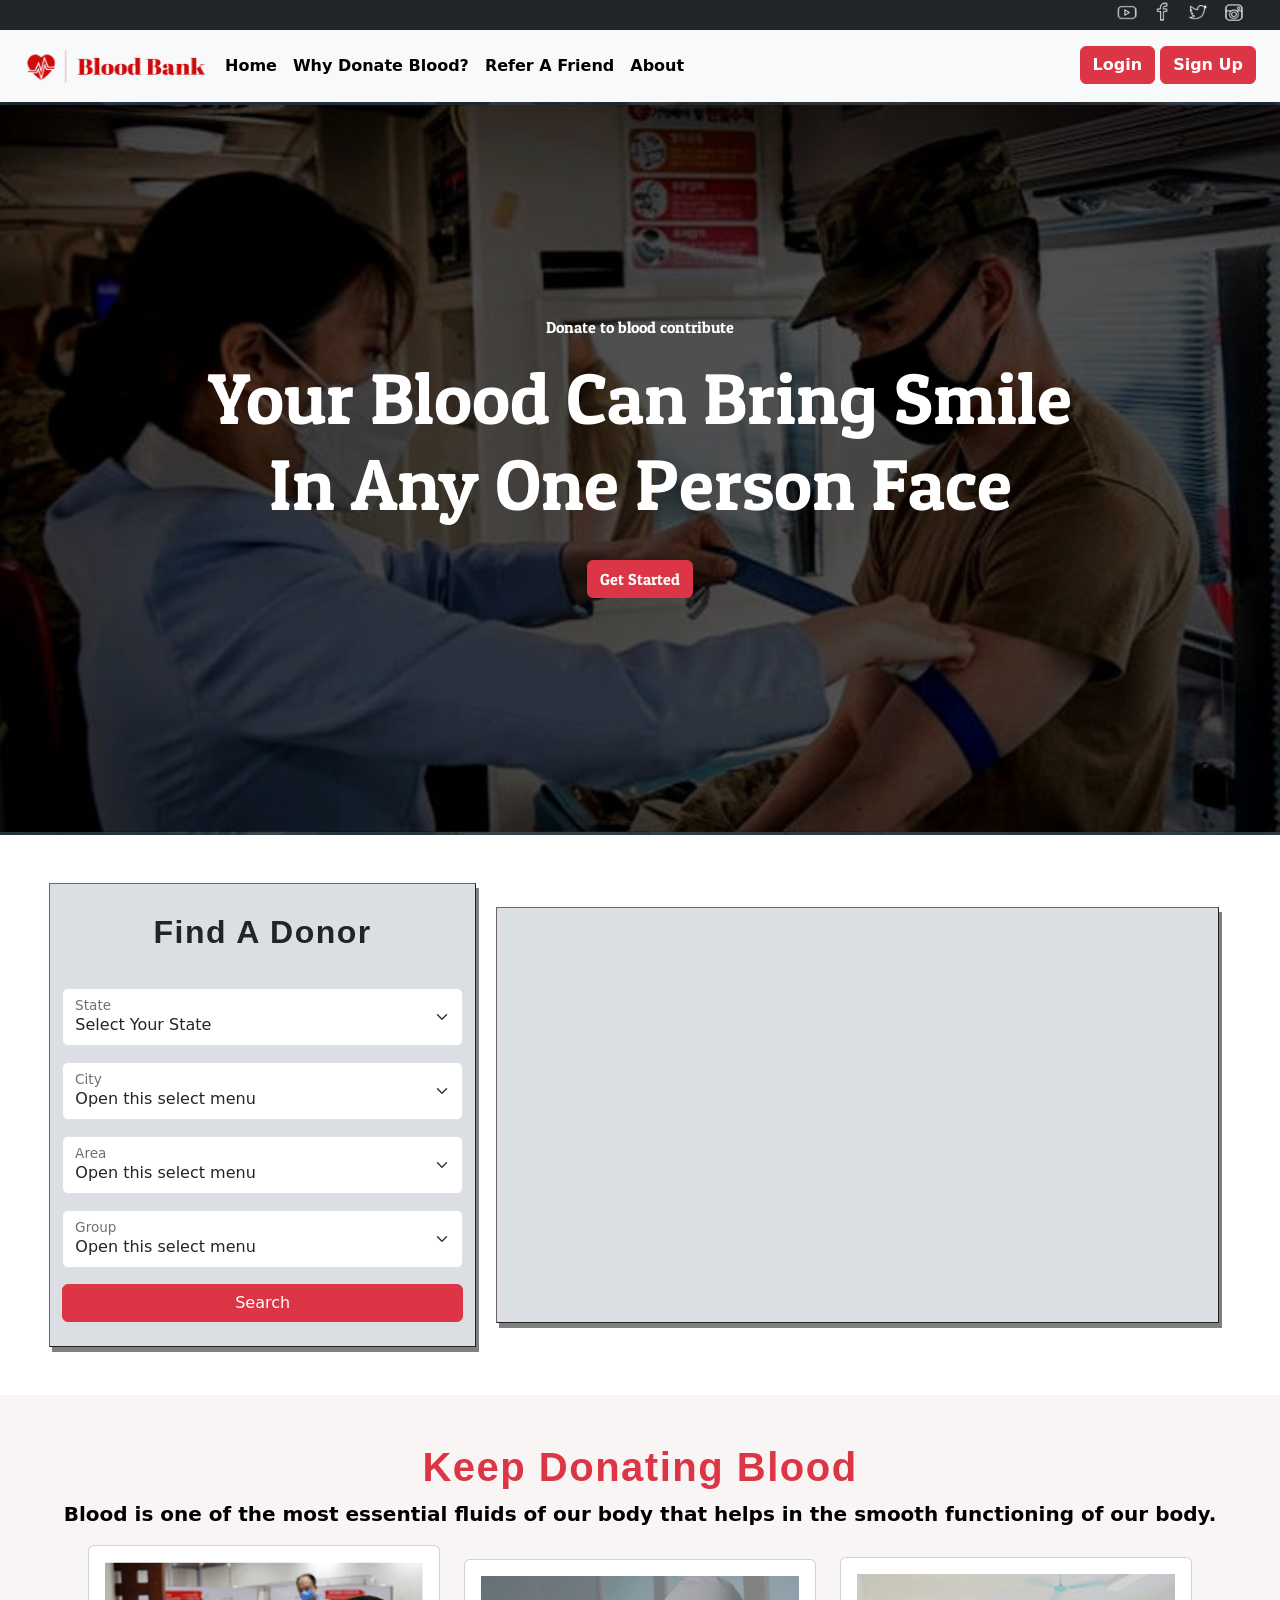
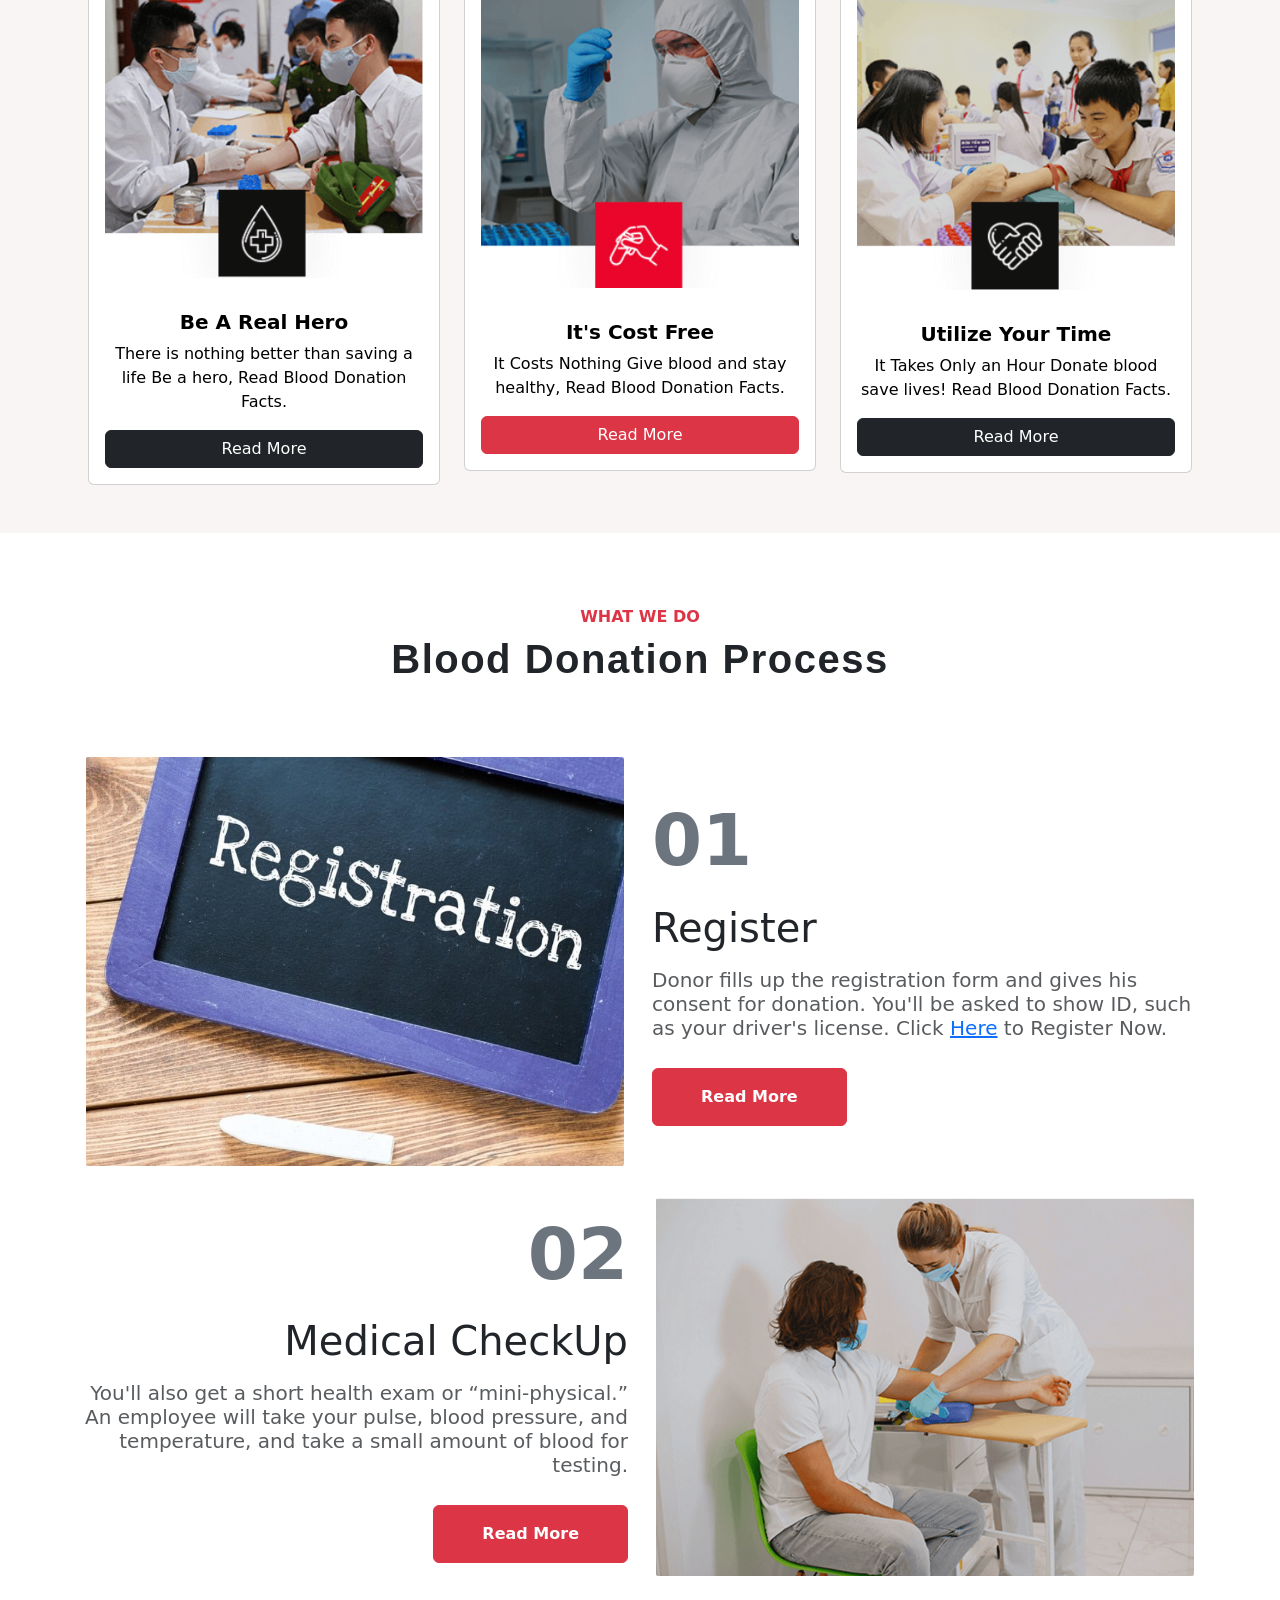
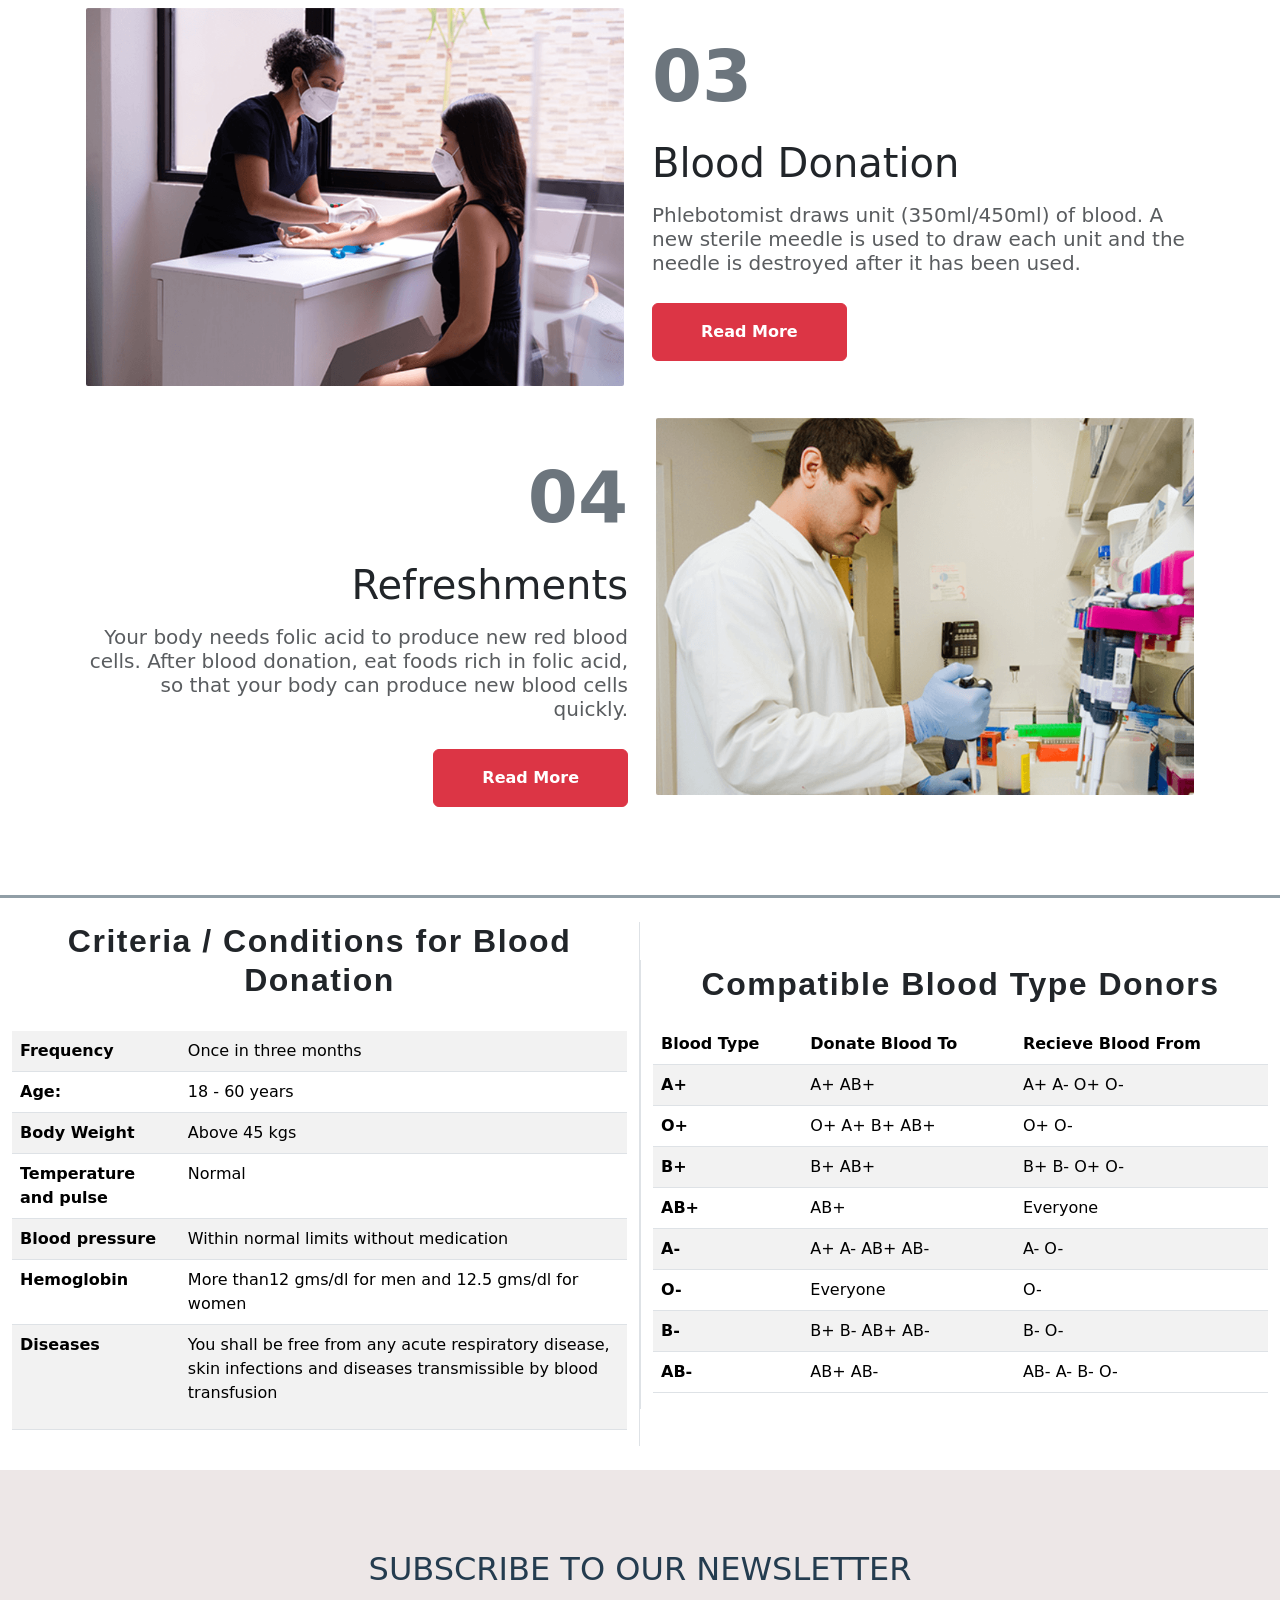
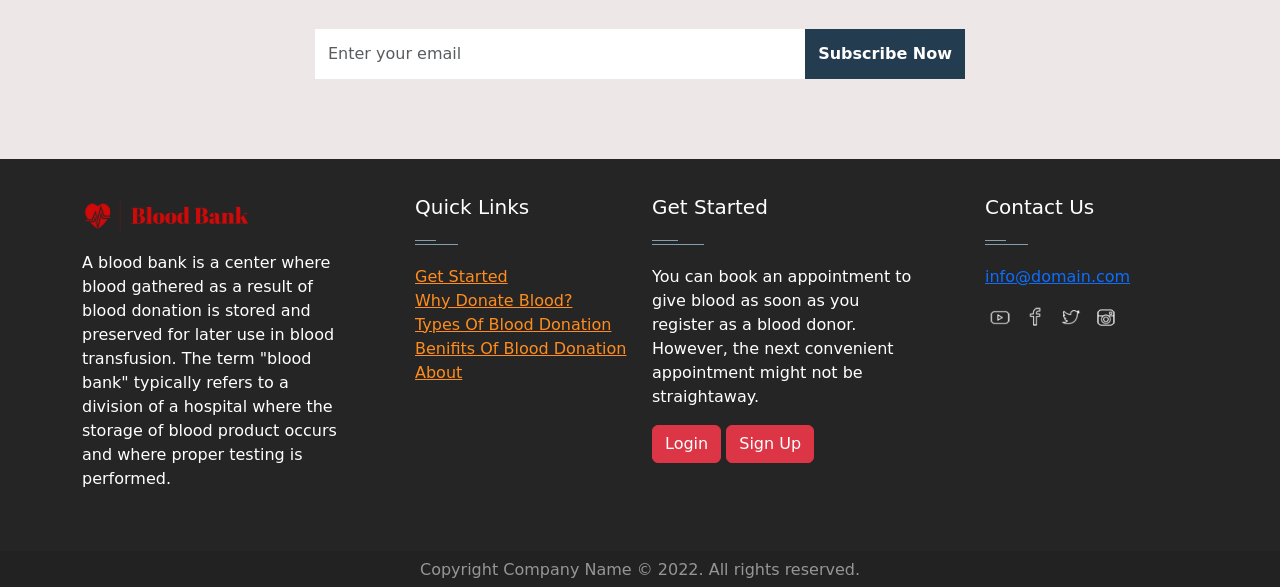
==== index.html @ 9b987393 "Add files via upload" ====
<!DOCTYPE html>
<html lang="en">

<head>
    <meta charset="UTF-8">
    <meta http-equiv="X-UA-Compatible" content="IE=edge">
    <meta name="viewport" content="width=device-width, initial-scale=1">
    <link rel='icon' href='images/favicon.ico' type='image/x-icon' sizes="16x16" />
    <link href="https://cdn.jsdelivr.net/npm/bootstrap@5.1.3/dist/css/bootstrap.min.css" rel="stylesheet"
        integrity="sha384-1BmE4kWBq78iYhFldvKuhfTAU6auU8tT94WrHftjDbrCEXSU1oBoqyl2QvZ6jIW3" crossorigin="anonymous">
    <script src="https://cdn.jsdelivr.net/npm/bootstrap@5.1.3/dist/js/bootstrap.bundle.min.js"
        integrity="sha384-ka7Sk0Gln4gmtz2MlQnikT1wXgYsOg+OMhuP+IlRH9sENBO0LRn5q+8nbTov4+1p"
        crossorigin="anonymous"></script>


    <link rel="preconnect" href="https://fonts.googleapis.com">
    <link rel="preconnect" href="https://fonts.gstatic.com" crossorigin>
    <link href="https://fonts.googleapis.com/css2?family=Patua+One&display=swap" rel="stylesheet">
    <link
        href="https://fonts.googleapis.com/css2?family=Alfa+Slab+One&family=Luckiest+Guy&family=Montserrat:wght@500&display=swap"
        rel="stylesheet">

    <link rel="stylesheet" href="css/minified-index.css">
    <link rel="stylesheet" href="https://cdnjs.cloudflare.com/ajax/libs/animate.css/4.1.1/animate.min.css" />
    <title>Blood Bank</title>
</head>

<body>

    <!-- Header -->
    <header>
        <div class="d-flex container-fluid bg-dark justify-content-end pe-4">
            <ul class="social-footer2 pe-2">
                <li class=""><a title="youtube" target="_blank" href="#"><img alt="youtube" width="25" height="25"
                            src="./images/youtube_icon.png"></a>
                </li>
                <li class=""><a href="#" target="_blank" title="Facebook"><img alt="Facebook" width="25" height="25"
                            src="./images/facebook_icon.png"></a>
                </li>
                <li class=""><a href="#" target="_blank" title="Twitter"><img alt="Twitter" width="25" height="25"
                            src="./images/twitter_icon.png"></a>
                </li>
                <li class=""><a title="instagram" target="_blank" href="#"><img alt="instagram" width="25" height="25"
                            src="./images/instagram_icon.png"></a>
                </li>
            </ul>
        </div>

        <div class="container-fluid py-3 px-4 bg-light">
            <div class="d-flex flex-wrap justify-content-center">
                <a href="/" class="mb-2 mb-lg-0 text-black text-decoration-none">
                    <img class="bi me-2" width="185" height="40" src="images/logo.png" alt="">
                </a>

                <ul class="nav col-12 col-lg-auto me-lg-auto mb-2 justify-content-center mb-md-0 fw-bolder">
                    <li><a href="./index.html" class="nav-link px-2 text-black">Home</a></li>
                    <li><a href="articles/why-donate-blood.html" class="nav-link px-2 text-black">Why Donate Blood?</a>
                    </li>
                    <li><a href="#" class="nav-link px-2 text-black">Refer A Friend</a></li>
                    <li><a href="#" class="nav-link px-2 text-black">About</a></li>
                </ul>

                <div class="text-end">
                    <a class="btn btn-danger fw-bolder" href="login.html" target="_blank">Login</a>
                    <a class="btn btn-danger fw-bolder" href="signup.html" target="_blank">Sign Up</a>
                </div>
            </div>
        </div>
    </header>

    <!-- Section  -->
    <div class="sec1 container-fluid">
        <div>
            <p class="display-7">Donate to blood contribute</p>
        </div>
        <div>
            <h2 class="display-2">Your Blood Can Bring Smile <br> In Any One Person Face</h2>
        </div><br>
        <div><button type="button" class="btn btn-danger">Get Started</button></div><br>
    </div>

    <!-- Find A Donor -->
    <div class="sec2 container-fluid py-5">
        <div class="row d-flex align-items-center justify-content-center">
            <div class="col-xs-4 col-sm-6 col-md-4 mx-1 d-grid gap-3 py-4 bcard">
                <p class="fs-2 fw-bolder text-center hstyle">Find A Donor</p>

                <div class="form-floating">
                    <select id="get_states" onclick="getStates()" class="form-select" id="floatingSelect"
                        aria-label="Floating label select example">
                        <option selected>Select Your State</option>

                    </select>
                    <label for="floatingSelect">State</label>
                </div>

                <div class="form-floating">
                    <select class="form-select" id="floatingSelect" aria-label="Floating label select example">
                        <option selected>Open this select menu</option>
                        <option value="1">One</option>
                        <option value="2">Two</option>
                        <option value="3">Three</option>
                    </select>
                    <label for="floatingSelect">City</label>
                </div>

                <div class="form-floating">
                    <select class="form-select" id="floatingSelect" aria-label="Floating label select example">
                        <option selected>Open this select menu</option>
                        <option value="1">One</option>
                        <option value="2">Two</option>
                        <option value="3">Three</option>
                    </select>
                    <label for="floatingSelect">Area</label>
                </div>

                <div class="form-floating">
                    <select id="blood_group" onclick="getBloodGroup()" class="form-select" id="floatingSelect"
                        aria-label="Floating label select example">
                        <option selected>Open this select menu</option>
                    </select>
                    <label for="floatingSelect">Group</label>
                </div>

                <button type="button" class="btn btn-danger">Search</button>
            </div>

            <div class="col-xs-7 col-sm-6 col-md-7 mx-1 py-4">
                <div
                    class="d-flex flex-wrap align-items-center justify-content-center embed-responsive embed-responsive-4by3 bcard">
                    <iframe width="1044" height="414" src="https://www.youtube.com/embed/gYUcQT6Gxts"
                        title="YouTube video player" frameborder="0"
                        allow="accelerometer; autoplay; clipboard-write; encrypted-media; gyroscope; picture-in-picture"
                        allowfullscreen></iframe>
                </div>
            </div>
        </div>
    </div>

    <!-- How Blood Donation Works -->
    <section class="sec5 py-5">
        <div class="container-fluid d-flex flex-wrap justify-content-center">
            <div class="row">
                <div class="col text-center">
                    <h2 class="fs-1 fw-bolder hstyle text-danger">Keep Donating Blood</h2>
                    <p class="lead text-black fw-bolder">Blood is one of the most essential fluids of our body that
                        helps in the smooth
                        functioning
                        of our body.</p>
                </div>
            </div>

            <div class="row d-flex align-items-center justify-content-center">
                <div class="col-auto">
                    <div class="card" style="width: 22rem;">
                        <img class="card-img-top p-3" src="./images/blood-donation-1.png" alt="Card image cap">
                        <div class="card-body text-center">
                            <h5 class="card-title text-black fw-bolder">Be A Real Hero</h5>
                            <p class="card-text text-black">There is nothing better than saving a life Be a hero, Read
                                Blood
                                Donation Facts.</p>
                            <a href="./articles/why-donate-blood.html" class="btn1 btn btn-dark">Read More</a>
                        </div>
                    </div>
                </div>

                <div class="col-auto">
                    <div class="card" style="width: 22rem;">
                        <img class="card-img-top p-3" src="./images/blood-donation-2.png" alt="Card image cap">
                        <div class="card-body text-center">
                            <h5 class="card-title text-black fw-bolder">It's Cost Free</h5>
                            <p class="card-text text-black">It Costs Nothing Give blood and stay healthy, Read Blood
                                Donation Facts.
                            </p>
                            <a href="./articles/why-donate-blood.html" target="_blank" class="btn1 btn btn-danger">Read
                                More</a>
                        </div>
                    </div>
                </div>

                <div class="col-auto">
                    <div class="card" style="width: 22rem;">
                        <img class="card-img-top p-3" src="./images/blood-donation-3.png" alt="Card image cap">
                        <div class="card-body text-center">
                            <h5 class="card-title text-black fw-bolder">Utilize Your Time</h5>
                            <p class="card-text text-black">It Takes Only an Hour Donate blood save lives! Read Blood
                                Donation Facts.
                            </p>
                            <a href="./articles/why-donate-blood.html" target="_blank" class="btn1 btn btn-dark">Read
                                More</a>
                        </div>
                    </div>
                </div>
            </div>

        </div>

    </section>

    <!-- Blood Donation Process -->
    <section class="sec3 py-5">
        <div class="py-4">
            <p class="fs-6 m-0 text-danger fw-bolder text-center">WHAT WE DO</p>
            <p class="fs-1 text-center fw-bold hstyle pb-4">Blood Donation Process</p>
        </div>

        <div class="container d-flex flex-wrap justify-content-center">
            <div class="row">
                <div class="col col-sm-6">
                    <img src="./images/service1.jpg" alt="..." class="img-thumbnail">
                </div>

                <div class="col col-sm-6 align-self-center">
                    <p class="display-2 fw-bolder text-secondary">01</p>
                    <p class="h1 py-1">Register</p>
                    <p class="h5 py-1 text-muted">Donor fills up the registration form and gives his consent for
                        donation.
                        You'll be asked to show ID, such as your driver's license. Click <a href="#">Here</a> to
                        Register Now.</p>
                    <a href="./articles/why-donate-blood.html" target="_blank"
                        class="btn btn-danger fw-bolder py-3 px-5 mt-3">Read More</a>

                </div>
                <div class="w-100"></div>
                <br>

                <div class="col col-sm-6 align-self-center text-end">
                    <p class="display-2 fw-bolder text-secondary">02</p>
                    <p class="h1 py-1">Medical CheckUp</p>
                    <p class="h5 py-1 text-muted">You'll also get a short health exam or
                        “mini-physical.” An employee will take your pulse, blood pressure, and temperature, and take a
                        small amount of blood for testing.</p>
                    <a href="./articles/why-donate-blood.html" target="_blank"
                        class="btn btn-danger fw-bolder py-3 px-5 mt-3">Read More</a>
                </div>

                <div class="col col-sm-6">
                    <img src="./images/service2.png" alt="..." class="img-thumbnail">
                </div>

                <div class="w-100"></div>
                <br>

                <div class="col col-sm-6">
                    <img src="./images/service3.png" alt="..." class="img-thumbnail">
                </div>

                <div class="col col-sm-6 align-self-center">
                    <p class="display-2 fw-bolder text-secondary">03</p>
                    <p class="h1 py-1">Blood Donation</p>
                    <p class="h5 py-1 text-muted">Phlebotomist draws unit (350ml/450ml) of blood. A new sterile meedle
                        is
                        used to draw each unit and the needle is destroyed after it has been used.</p>
                    <a href="./articles/why-donate-blood.html" target="_blank"
                        class="btn btn-danger fw-bolder py-3 px-5 mt-3">Read More</a>
                </div>

                <div class="w-100"></div>
                <br>

                <div class="col col-sm-6 align-self-center text-end">
                    <p class="display-2 fw-bolder text-secondary">04</p>
                    <p class="h1 py-1">Refreshments</p>
                    <p class="h5 py-1 text-muted">Your body needs folic acid to produce new red blood cells. After blood
                        donation, eat foods rich in folic acid, so that your body can produce new blood cells
                        quickly.</p>
                    <a href="./articles/why-donate-blood.html" target="_blank"
                        class="btn btn-danger fw-bolder py-3 px-5 mt-3">Read More</a>
                </div>

                <div class="col col-sm-6 pb-5">
                    <img src="./images/service4.png" alt="..." class="img-thumbnail">
                </div>
            </div>
        </div>
    </section>


    <div class="container-fluid py-4 sec4">

        <div class="row d-flex flex-wrap align-items-center justify-content-center">
            <div class="col-xs-7 col-sm-12 col-md-6 border-end">
                <h2 class="fs-2 text-center fw-bold hstyle">Criteria / Conditions for Blood Donation</h2>
                &nbsp;

                <table class="table table-striped">
                    <tbody>
                        <tr>
                            <th>Frequency</th>
                            <td>Once in three months</td>
                        </tr>
                        <tr>
                            <th>Age:&nbsp;</th>
                            <td>18 - 60 years</td>
                        </tr>
                        <tr>
                            <th>Body Weight</th>
                            <td>Above 45 kgs</td>
                        </tr>
                        <tr>
                            <th>Temperature and pulse</th>
                            <td>
                                <p>Normal</p>
                            </td>
                        </tr>
                        <tr>
                            <th>Blood pressure</th>
                            <td>Within normal limits without medication</td>
                        </tr>
                        <tr>
                            <th>Hemoglobin</th>
                            <td>More than12 gms/dl for men and 12.5 gms/dl for women</td>
                        </tr>
                        <tr>
                            <th>Diseases</th>
                            <td>
                                <p>You shall be free from any acute respiratory disease, skin infections and diseases
                                    transmissible by blood transfusion</p>
                            </td>
                        </tr>
                    </tbody>
                </table>
            </div>



            <div class="col-xs-7 col-sm-12 col-md-6 border-start">
                <p class="fs-2 text-center fw-bold hstyle">Compatible Blood Type Donors</p>
                <table class="table table-striped">
                    <thead>
                        <tr>
                            <th scope="col">Blood Type</th>
                            <th scope="col">Donate Blood To</th>
                            <th scope="col">Recieve Blood From</th>
                        </tr>
                    </thead>
                    <tbody>
                        <tr>
                            <td><b>A+</b></td>
                            <td>A+ AB+</td>
                            <td>A+ A- O+ O-</td>
                        </tr>
                        <tr>
                            <td><b>O+</b></td>
                            <td>O+ A+ B+ AB+</td>
                            <td>O+ O-</td>
                        </tr>
                        <tr>
                            <td><b>B+</b></td>
                            <td>B+ AB+</td>
                            <td>B+ B- O+ O-</td>
                        </tr>
                        <tr>
                            <td><b>AB+</b></td>
                            <td>AB+</td>
                            <td>Everyone</td>
                        </tr>
                        <tr>
                            <td><b>A-</b></td>
                            <td>A+ A- AB+ AB-</td>
                            <td>A- O-</td>
                        </tr>
                        <tr>
                            <td><b>O-</b></td>
                            <td>Everyone</td>
                            <td>O-</td>
                        </tr>
                        <tr>
                            <td><b>B-</b></td>
                            <td>B+ B- AB+ AB-</td>
                            <td>B- O-</td>
                        </tr>
                        <tr>
                            <td><b>AB-</b></td>
                            <td>AB+ AB-</td>
                            <td>AB- A- B- O-</td>
                        </tr>
                    </tbody>
                </table>
            </div>
        </div>
    </div>

    <div class="container-fluid sec-newsletter">
        <section class="newsletter">
            <div class="container-fluid">
                <div class="row">
                    <div class="col-sm-12">
                        <div class="content">
                            <form>
                                <h2>SUBSCRIBE TO OUR NEWSLETTER</h2>
                                <div class="input-group">
                                    <input type="email" class="form-control" placeholder="Enter your email">
                                    <span class="input-group-btn">
                                        <button class="btn" type="submit">Subscribe Now</button>
                                    </span>
                                </div>
                            </form>
                        </div>
                    </div>
                </div>
            </div>
        </section>
    </div>


    <footer id="footer" class="footer-1">
        <div class="main-footer widgets-dark typo-light">
            <div class="container mt-3 d-flex flex-wrap align-items-center justify-content-center ">
                <div class="row">

                    <div class="col-xs-12 col-sm-6 col-md-3">
                        <div class=" widget subscribe no-box align-items-center">
                            <div class="mb-3"><a href="/" class="">
                                    <img class="bi me-2" width="170" height="40" src="images/logo.png" alt="">
                                </a></div>
                            <div>
                                <p>A blood bank is a center where blood gathered as a result of blood donation is stored
                                    and preserved for later use in blood transfusion. The term "blood bank" typically
                                    refers to a division of a hospital where the storage of blood product occurs and
                                    where proper testing is performed.</p>
                            </div>
                        </div>
                    </div>

                    <div class="col-xs-12 col-sm-6 col-md-3">
                        <div class="ms-5 widget no-box">
                            <h5 class="widget-title">Quick Links<span></span></h5>
                            <ul class="thumbnail-widget">
                                <li>
                                    <div class="thumb-content"><a href="#.">Get Started</a></div>
                                </li>
                                <li>
                                    <div class="thumb-content"><a href="articles/why-donate-blood.html">Why Donate
                                            Blood?</a></div>
                                </li>
                                <li>
                                    <div class="thumb-content"><a href="articles/types-of-blood-donation.html">Types Of
                                            Blood Donation</a></div>
                                </li>
                                <li>
                                    <div class="thumb-content"><a href="#.">Benifits Of Blood Donation</a></div>
                                </li>
                                <li>
                                    <div class="thumb-content"><a href="#.">About</a></div>
                                </li>
                            </ul>
                        </div>
                    </div>

                    <div class="col-xs-12 col-sm-6 col-md-3">
                        <div class="widget no-box">
                            <h5 class="widget-title">Get Started<span></span></h5>
                            <p>You can book an appointment to give blood as soon as you register as a blood donor.
                                However, the next convenient appointment might not be straightaway.</p>
                            <a class="btn btn-danger" href="login.html" target="_blank">Login</a>
                            <a class="btn btn-danger" href="signup.html" target="_blank">Sign Up</a>
                        </div>
                    </div>

                    <div class="col-xs-12 col-sm-6 col-md-3">

                        <div class="ms-5 widget no-box">
                            <h5 class="widget-title">Contact Us<span></span></h5>

                            <p><a href="mailto:info@domain.com" title="glorythemes">info@domain.com</a></p>
                            <ul class="social-footer2 pe-2">
                                <li class=""><a title="youtube" target="_blank" href="#"><img alt="youtube" width="25"
                                            height="25" src="./images/youtube_icon.png"></a>
                                </li>
                                <li class=""><a href="#" target="_blank" title="Facebook"><img alt="Facebook" width="25"
                                            height="25" src="./images/facebook_icon.png"></a>
                                </li>
                                <li class=""><a href="#" target="_blank" title="Twitter"><img alt="Twitter" width="25"
                                            height="25" src="./images/twitter_icon.png"></a>
                                </li>
                                <li class=""><a title="instagram" target="_blank" href="#"><img alt="instagram"
                                            width="25" height="25" src="./images/instagram_icon.png"></a>
                                </li>
                            </ul>
                        </div>
                    </div>

                </div>
            </div>
        </div>

        <div class="footer-copyright">
            <div class="container">
                <div class="row">
                    <div class="col-md-12 text-center">
                        <p>Copyright Company Name © 2022. All rights reserved.</p>
                    </div>
                </div>
            </div>
        </div>
    </footer>

    <script type="text/javascript" src="./script/script.js"></script>


</body>

</html>
---- css/minified-index.css ----
body{background-color:#fff}.img-thumbnail{border:0}.btn1{margin:0;width:100%}.achievement{padding:0;background-image:url("../images/doctors-team.jpg");background-position:center;background-size:cover;padding-top:210px;padding-bottom:510px}.hstyle{font-family:'Rubik Mono One',sans-serif;letter-spacing:1.5px}.bcard{border-right:1px solid #222;border-bottom:1px solid #222;border-top:1px solid rgba(81,66,66,.782);border-left:1px solid rgba(81,66,66,.782);box-shadow:3px 5px rgba(0,0,0,.5);background-color:#bec5cc8b}.sec1{padding:0;background-color:#fff;font-family:'Patua One',cursive;border-bottom:3px solid rgba(64,87,101,.571);border-top:3px solid rgba(49,65,76,.571);text-align:center;color:#fff;background-image:url("../images/header_img.jpg");background-position:center;background-size:cover;padding-top:210px;padding-bottom:210px}.sec2{background-color:#fff}.sec3{border-bottom:3px solid rgba(64,87,101,.571)}.sec5{background-color:#f3eaea7b}.sec-newsletter{padding:0}.newsletter{padding:80px 0;background:#d5c9c96f}.newsletter .content{max-width:650px;margin:0 auto;text-align:center;position:relative;z-index:2}.newsletter .content h2{color:#243c4f;margin-bottom:40px}.newsletter .content .form-control{height:50px;border-color:#fff;border-radius:0}.newsletter .content.form-control:focus{box-shadow:none;border:2px solid #243c4f}.newsletter .content .btn{min-height:50px;border-radius:0;background:#243c4f;color:#fff;font-weight:600}footer .main-footer{padding:20px 0;background:#252525}footer ul{padding-left:0;list-style:none}.footer-copyright{background:#222;padding:5px 0}.footer-copyright .logo{display:inherit}.footer-copyright nav{float:right;margin-top:5px}.footer-copyright nav ul{list-style:none;margin:0;padding:0}.footer-copyright nav ul li{border-left:1px solid #505050;display:inline-block;line-height:12px;margin:0;padding:0 8px}.footer-copyright nav ul li a{color:#969696}.footer-copyright nav ul li:first-child{border:medium none;padding-left:0}.footer-copyright p{color:#969696;margin:2px 0 0}.footer-top{background:#252525;padding-bottom:30px;margin-bottom:30px;border-bottom:3px solid #222}footer.transparent .footer-top,footer.transparent .main-footer{background:0 0}footer.transparent .footer-copyright{background:none repeat scroll 0 0 rgba(0,0,0,.3)}footer.light .footer-top{background:#f9f9f9}footer.light .main-footer{background:#f9f9f9}footer.light .footer-copyright{background:none repeat scroll 0 0 rgba(255,255,255,.3)}.footer- .logo{display:inline-block}.widget{padding:20px;margin-bottom:40px}.widget.widget-last{margin-bottom:0}.widget.no-box{padding:0;background-color:transparent;margin-bottom:40px;box-shadow:none;-webkit-box-shadow:none;-moz-box-shadow:none;-ms-box-shadow:none;-o-box-shadow:none}.widget.subscribe p{margin-bottom:18px}.widget li a{color:#ff8d1e}.widget li a:hover{color:#4b92dc}.widget-title{margin-bottom:20px}.widget-title span{background:#839fad none repeat scroll 0 0;display:block;height:1px;margin-top:25px;position:relative;width:20%}.widget-title span::after{background:inherit;content:"";height:inherit;position:absolute;top:-4px;width:50%}.widget-title.text-center span,.widget-title.text-center span::after{margin-left:auto;margin-right:auto;left:0;right:0}.widget .badge{float:right;background:#7f7f7f}.typo-light div,.typo-light h1,.typo-light h2,.typo-light h3,.typo-light h4,.typo-light h5,.typo-light h6,.typo-light p,.typo-light small,.typo-light span{color:#fff}ul.social-footer2{margin:0;padding:0;width:auto}ul.social-footer2 li{display:inline-block;padding:0}ul.social-footer2 li a:hover{background-color:#ff8d1e}ul.social-footer2 li a{display:block;height:30px;width:30px;text-align:center}
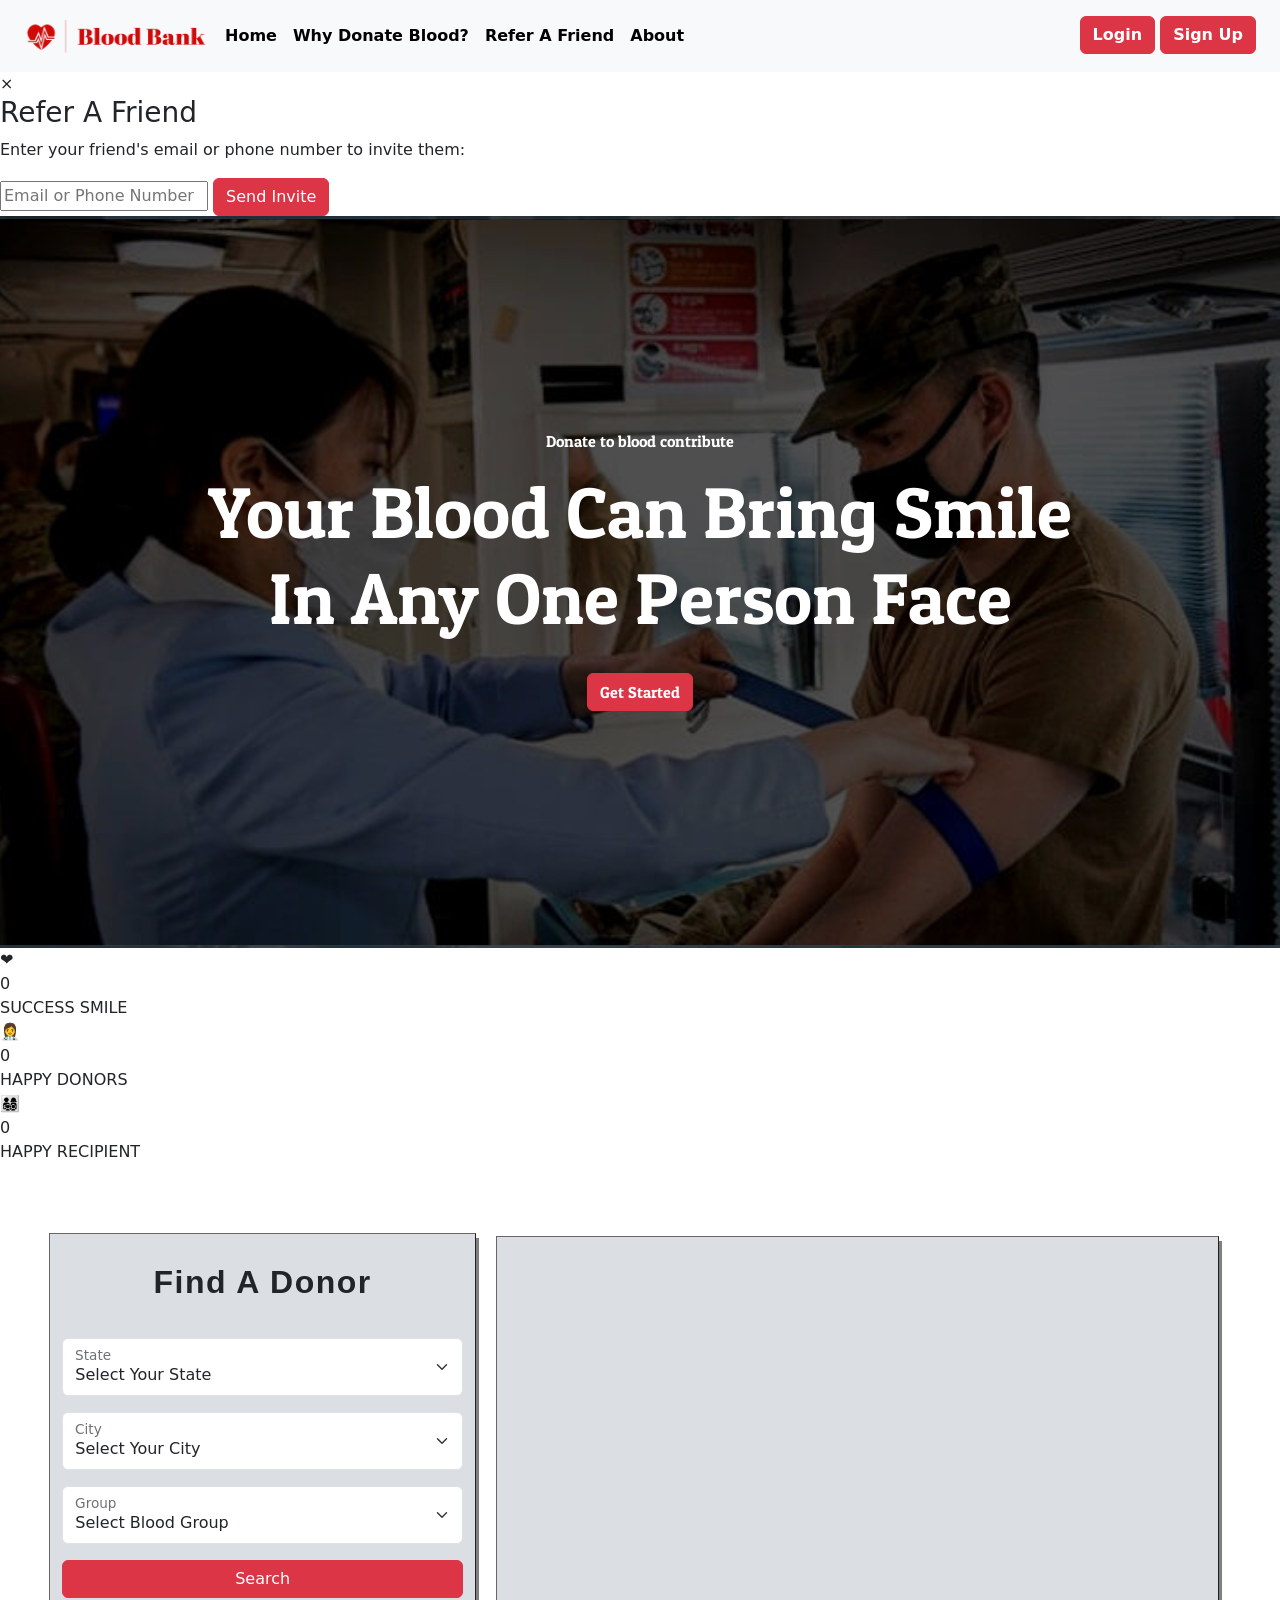
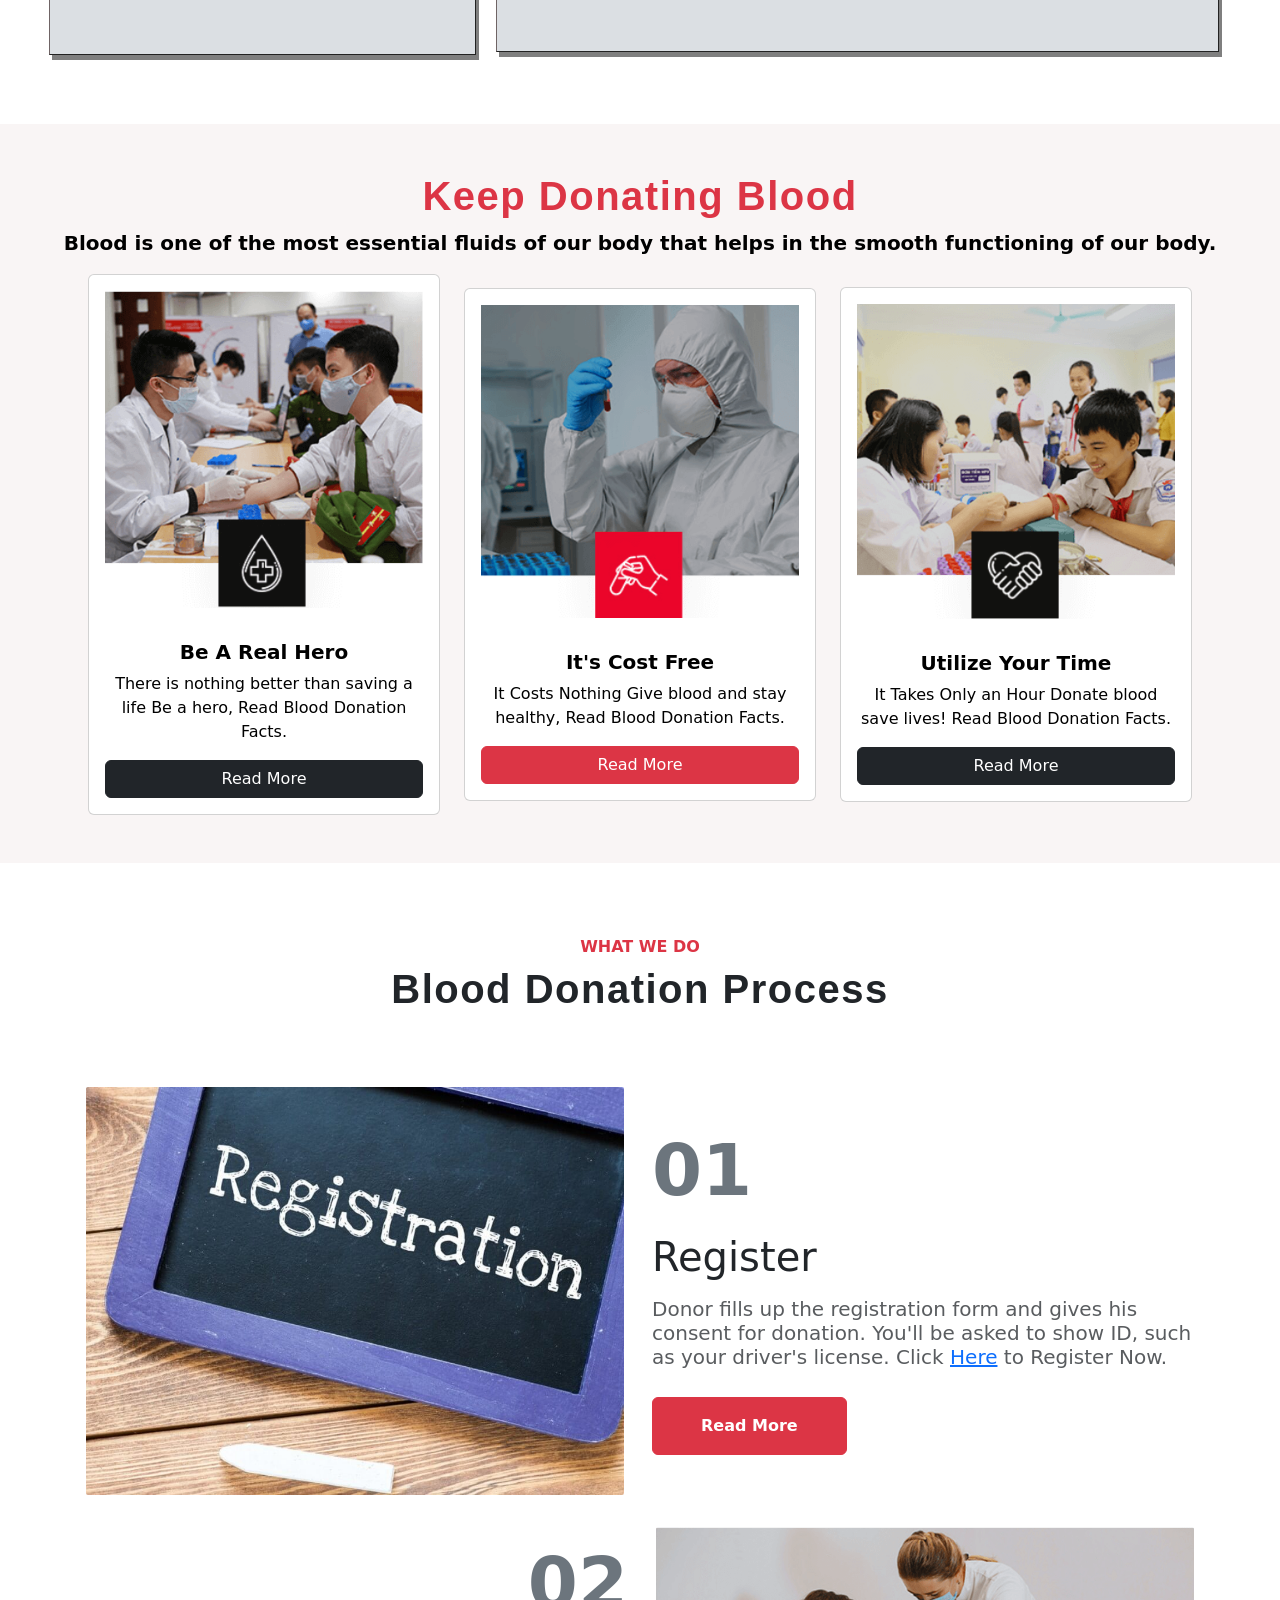
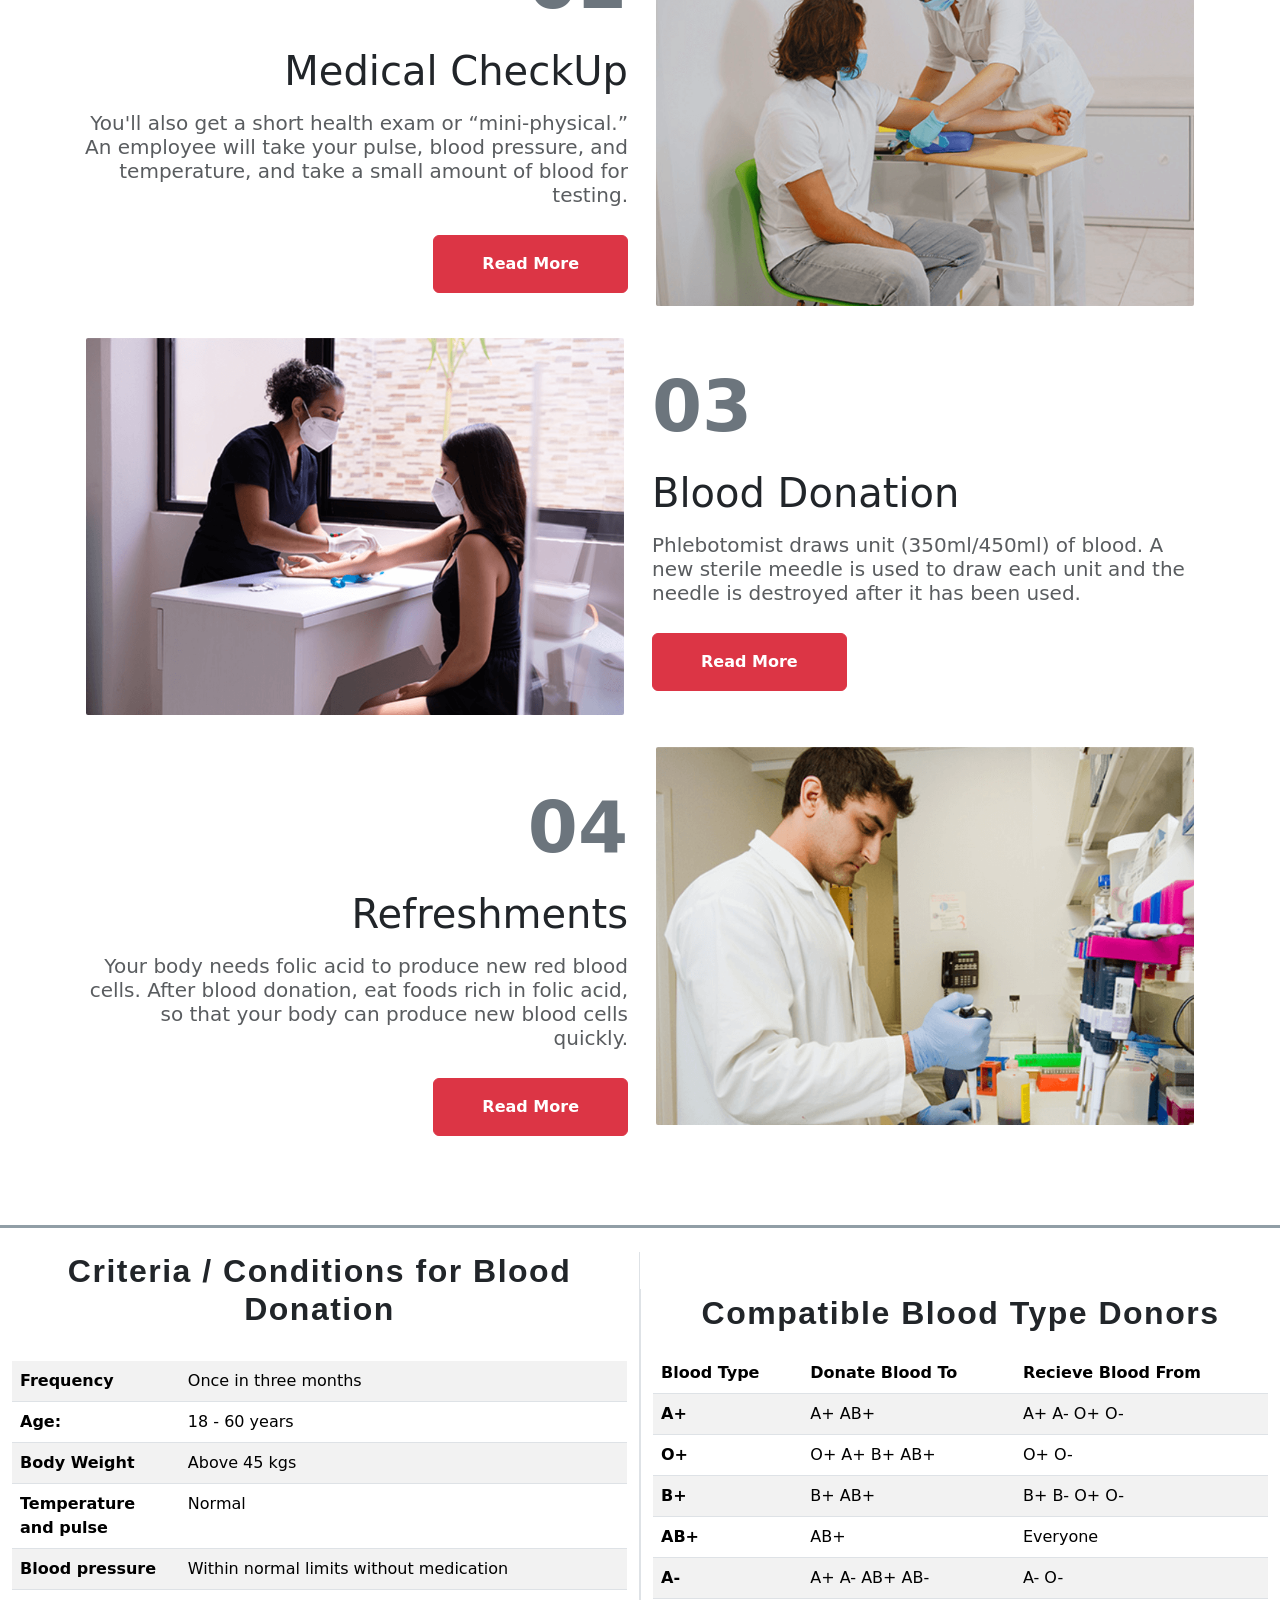
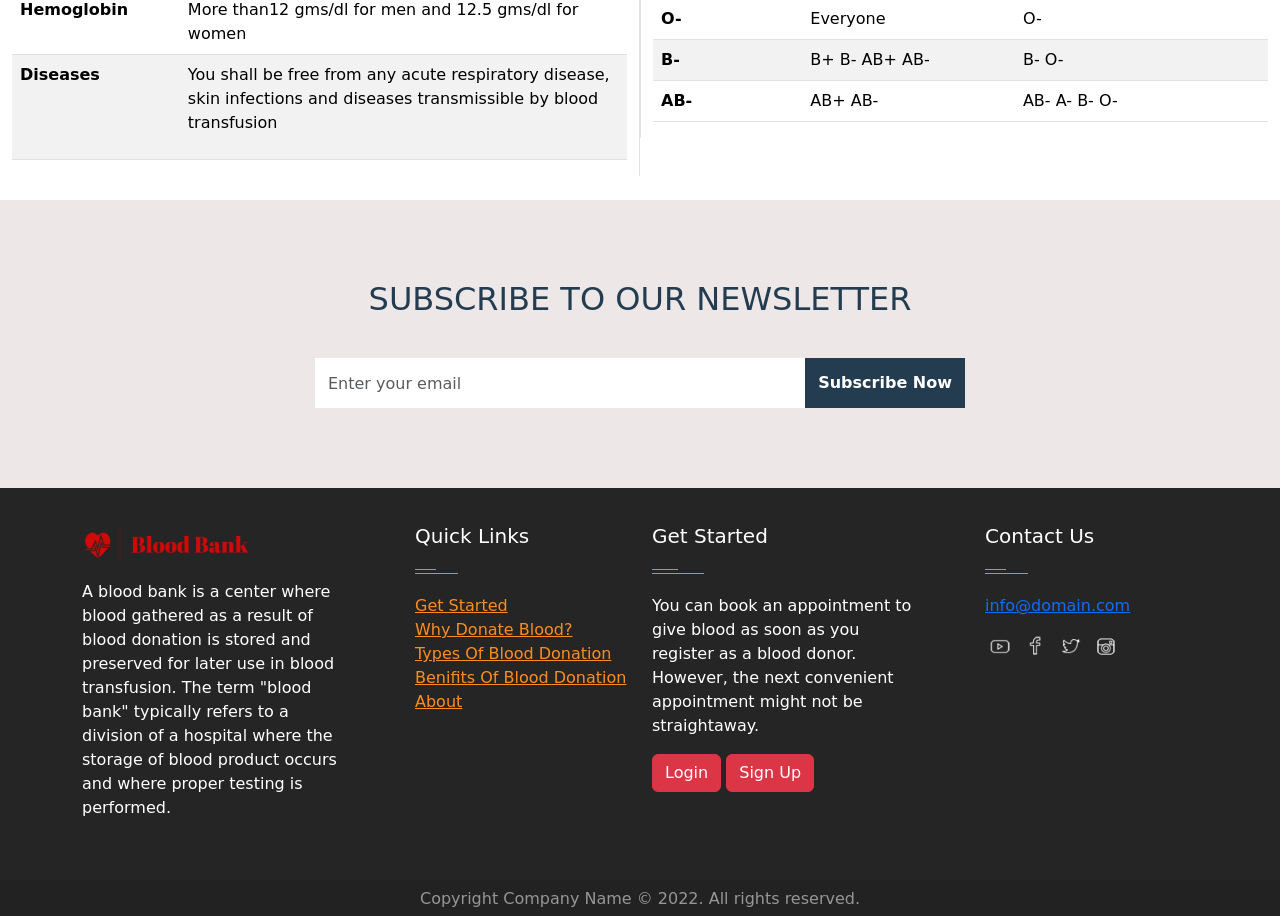
==== commit ccb7756f: "Update index.html" ====
--- a/index.html
+++ b/index.html
@@ -19,7 +19,7 @@
     <link
         href="https://fonts.googleapis.com/css2?family=Alfa+Slab+One&family=Luckiest+Guy&family=Montserrat:wght@500&display=swap"
         rel="stylesheet">
-
+    
     <link rel="stylesheet" href="css/minified-index.css">
     <link rel="stylesheet" href="https://cdnjs.cloudflare.com/ajax/libs/animate.css/4.1.1/animate.min.css" />
     <title>Blood Bank</title>
@@ -29,37 +29,19 @@
 
     <!-- Header -->
     <header>
-        <div class="d-flex container-fluid bg-dark justify-content-end pe-4">
-            <ul class="social-footer2 pe-2">
-                <li class=""><a title="youtube" target="_blank" href="#"><img alt="youtube" width="25" height="25"
-                            src="./images/youtube_icon.png"></a>
-                </li>
-                <li class=""><a href="#" target="_blank" title="Facebook"><img alt="Facebook" width="25" height="25"
-                            src="./images/facebook_icon.png"></a>
-                </li>
-                <li class=""><a href="#" target="_blank" title="Twitter"><img alt="Twitter" width="25" height="25"
-                            src="./images/twitter_icon.png"></a>
-                </li>
-                <li class=""><a title="instagram" target="_blank" href="#"><img alt="instagram" width="25" height="25"
-                            src="./images/instagram_icon.png"></a>
-                </li>
-            </ul>
-        </div>
-
         <div class="container-fluid py-3 px-4 bg-light">
             <div class="d-flex flex-wrap justify-content-center">
                 <a href="/" class="mb-2 mb-lg-0 text-black text-decoration-none">
                     <img class="bi me-2" width="185" height="40" src="images/logo.png" alt="">
                 </a>
-
+    
                 <ul class="nav col-12 col-lg-auto me-lg-auto mb-2 justify-content-center mb-md-0 fw-bolder">
                     <li><a href="./index.html" class="nav-link px-2 text-black">Home</a></li>
-                    <li><a href="articles/why-donate-blood.html" class="nav-link px-2 text-black">Why Donate Blood?</a>
-                    </li>
-                    <li><a href="#" class="nav-link px-2 text-black">Refer A Friend</a></li>
+                    <li><a href="articles/why-donate-blood.html" class="nav-link px-2 text-black">Why Donate Blood?</a></li>
+                    <li><a href="#" class="nav-link px-2 text-black" id="referBtn">Refer A Friend</a></li>
                     <li><a href="#" class="nav-link px-2 text-black">About</a></li>
                 </ul>
-
+    
                 <div class="text-end">
                     <a class="btn btn-danger fw-bolder" href="login.html" target="_blank">Login</a>
                     <a class="btn btn-danger fw-bolder" href="signup.html" target="_blank">Sign Up</a>
@@ -67,6 +49,19 @@
             </div>
         </div>
     </header>
+    
+    <!-- Popup Modal -->
+    <div id="popup" class="popup">
+        <div class="popup-content">
+            <span class="close">&times;</span>
+            <h3>Refer A Friend</h3>
+            <p>Enter your friend's email or phone number to invite them:</p>
+            <form id="referForm">
+                <input type="text" id="contactInput" placeholder="Email or Phone Number" required>
+                <button type="submit" class="btn btn-danger">Send Invite</button>
+            </form>
+        </div>
+    </div>
 
     <!-- Section  -->
     <div class="sec1 container-fluid">
@@ -79,55 +74,60 @@
         <div><button type="button" class="btn btn-danger">Get Started</button></div><br>
     </div>
 
+    <section>
+        <link rel="stylesheet" href="css/index.css">
+        <div class="stats-container">
+            <div class="stat">
+                <div class="stat-icon">❤️</div>
+                <div class="stat-number" data-target="2578">0</div>
+                <div class="stat-text">SUCCESS SMILE</div>
+            </div>
+            <div class="stat">
+                <div class="stat-icon">👩‍⚕️</div>
+                <div class="stat-number" data-target="3235">0</div>
+                <div class="stat-text">HAPPY DONORS</div>
+            </div>
+            <div class="stat">
+                <div class="stat-icon">👨‍👩‍👧‍👦</div>
+                <div class="stat-number" data-target="3568">0</div>
+                <div class="stat-text">HAPPY RECIPIENT</div>
+            </div>
+        </div>        
+    </section>
     <!-- Find A Donor -->
     <div class="sec2 container-fluid py-5">
         <div class="row d-flex align-items-center justify-content-center">
             <div class="col-xs-4 col-sm-6 col-md-4 mx-1 d-grid gap-3 py-4 bcard">
                 <p class="fs-2 fw-bolder text-center hstyle">Find A Donor</p>
-
+    
                 <div class="form-floating">
-                    <select id="get_states" onclick="getStates()" class="form-select" id="floatingSelect"
-                        aria-label="Floating label select example">
+                    <select id="get_states" class="form-select">
                         <option selected>Select Your State</option>
-
                     </select>
-                    <label for="floatingSelect">State</label>
-                </div>
-
+                    <label for="get_states">State</label>
+                </div>
+    
                 <div class="form-floating">
-                    <select class="form-select" id="floatingSelect" aria-label="Floating label select example">
-                        <option selected>Open this select menu</option>
-                        <option value="1">One</option>
-                        <option value="2">Two</option>
-                        <option value="3">Three</option>
+                    <select id="get_cities" class="form-select">
+                        <option selected>Select Your City</option>
                     </select>
-                    <label for="floatingSelect">City</label>
-                </div>
-
+                    <label for="get_cities">City</label>
+                </div>
+    
                 <div class="form-floating">
-                    <select class="form-select" id="floatingSelect" aria-label="Floating label select example">
-                        <option selected>Open this select menu</option>
-                        <option value="1">One</option>
-                        <option value="2">Two</option>
-                        <option value="3">Three</option>
+                    <select id="blood_group" class="form-select">
+                        <option selected>Select Blood Group</option>
                     </select>
-                    <label for="floatingSelect">Area</label>
-                </div>
-
-                <div class="form-floating">
-                    <select id="blood_group" onclick="getBloodGroup()" class="form-select" id="floatingSelect"
-                        aria-label="Floating label select example">
-                        <option selected>Open this select menu</option>
-                    </select>
-                    <label for="floatingSelect">Group</label>
-                </div>
-
-                <button type="button" class="btn btn-danger">Search</button>
-            </div>
-
+                    <label for="blood_group">Group</label>
+                </div>
+    
+                <button type="button" class="btn btn-danger" onclick="searchDonors()">Search</button>
+    
+                <div id="donorResults" class="mt-3"></div>
+            </div>
+    
             <div class="col-xs-7 col-sm-6 col-md-7 mx-1 py-4">
-                <div
-                    class="d-flex flex-wrap align-items-center justify-content-center embed-responsive embed-responsive-4by3 bcard">
+                <div class="d-flex flex-wrap align-items-center justify-content-center embed-responsive embed-responsive-4by3 bcard">
                     <iframe width="1044" height="414" src="https://www.youtube.com/embed/gYUcQT6Gxts"
                         title="YouTube video player" frameborder="0"
                         allow="accelerometer; autoplay; clipboard-write; encrypted-media; gyroscope; picture-in-picture"
@@ -136,6 +136,7 @@
             </div>
         </div>
     </div>
+    
 
     <!-- How Blood Donation Works -->
     <section class="sec5 py-5">
@@ -501,4 +502,4 @@
 
 </body>
 
-</html>+</html>
--- a/css/index.css
+++ b/css/index.css
@@ -0,0 +1,163 @@
+body {
+    background-color: white;
+}
+
+.img-thumbnail{
+   border: 0px;
+}
+
+.btn1{
+    margin: 0%;
+width: 100%;
+}
+
+.achievement{
+    padding: 0%;
+    background-image: url("../images/doctors-team.jpg");
+    background-position: center;
+    background-size: cover;
+    padding-top: 210px;
+    padding-bottom: 510px;
+    
+}
+
+.hstyle {
+    font-family: 'Rubik Mono One', sans-serif;
+    letter-spacing: 1.5px;
+}
+
+
+.bcard {
+    border-right: 1px solid #222;
+    border-bottom: 1px solid #222;
+    border-top: 1px solid rgba(81, 66, 66, 0.782);
+    border-left: 1px solid rgba(81, 66, 66, 0.782);
+    box-shadow: 3px 5px rgba(0, 0, 0, 0.5);
+    background-color: #bec5cc8b;
+}
+
+.sec1 {
+    padding: 0%;
+    background-color: white;
+    font-family: 'Patua One', cursive;
+    border-bottom: 3px solid rgba(64, 87, 101, 0.571);
+    border-top: 3px solid rgba(49, 65, 76, 0.571);
+    text-align: center;
+    color: white;
+    background-image: url("../images/header_img.jpg");
+    background-position: center;
+    background-size: cover;
+    padding-top: 210px;
+    padding-bottom: 210px;
+}
+
+.sec2 {
+    background-color: white;
+}
+
+.sec3 {
+    border-bottom: 3px solid rgba(64, 87, 101, 0.571);
+}
+
+
+.sec5 {
+    background-color: #f3eaea7b;
+}
+
+
+.sec-newsletter {
+    padding: 0%;
+}
+
+.newsletter {
+    padding: 80px 0;
+    background: #d5c9c96f;
+    }
+    
+    .newsletter .content {
+    max-width: 650px;
+    margin: 0 auto;
+    text-align: center;
+    position: relative;
+    z-index: 2; }
+    .newsletter .content h2 {
+    color: #243c4f;
+    margin-bottom: 40px; }
+    .newsletter .content .form-control {
+    height: 50px;
+    border-color: #ffffff;
+    border-radius:0;
+    }
+    .newsletter .content.form-control:focus {
+    box-shadow: none;
+    border: 2px solid #243c4f;
+    }
+    .newsletter .content .btn {
+    min-height: 50px; 
+    border-radius:0;
+    background: #243c4f;
+    color: #fff;
+    font-weight:600;
+    }
+    
+
+/* Main Footer */
+footer .main-footer{padding: 20px 0;background: #252525;}
+footer ul{padding-left: 0;list-style: none;}
+
+/* Copy Right Footer */
+.footer-copyright {background: #222;padding: 5px 0;}
+.footer-copyright .logo {    display: inherit;}
+.footer-copyright nav {    float: right;    margin-top: 5px;}
+.footer-copyright nav ul {list-style: none;margin: 0;padding: 0;}
+.footer-copyright nav ul li {border-left: 1px solid #505050;display: inline-block;line-height: 12px;margin: 0;padding: 0 8px;}
+.footer-copyright nav ul li a{color: #969696;}
+.footer-copyright nav ul li:first-child {border: medium none;padding-left: 0;}
+.footer-copyright p {color: #969696;margin: 2px 0 0;}
+
+/* Footer Top */
+.footer-top{background: #252525;padding-bottom: 30px;margin-bottom: 30px;border-bottom: 3px solid #222;}
+
+/* Footer transparent */
+footer.transparent .footer-top, footer.transparent .main-footer{background: transparent;}
+footer.transparent .footer-copyright{background: none repeat scroll 0 0 rgba(0, 0, 0, 0.3) ;}
+
+/* Footer light */
+footer.light .footer-top{background: #f9f9f9;}
+footer.light .main-footer{background: #f9f9f9;}
+footer.light .footer-copyright{background: none repeat scroll 0 0 rgba(255, 255, 255, 0.3) ;}
+
+/* Footer 4 */
+.footer- .logo {    display: inline-block;}
+
+/*==================== 
+Widgets 
+====================== */
+.widget{padding: 20px;margin-bottom: 40px;}
+.widget.widget-last{margin-bottom: 0px;}
+.widget.no-box{padding: 0;background-color: transparent;margin-bottom: 40px;
+box-shadow: none; -webkit-box-shadow: none; -moz-box-shadow: none; -ms-box-shadow: none; -o-box-shadow: none;}
+.widget.subscribe p{margin-bottom: 18px;}
+.widget li a{color: #ff8d1e;}
+.widget li a:hover{color: #4b92dc;}
+.widget-title {margin-bottom: 20px;}
+.widget-title span {background: #839FAD none repeat scroll 0 0;display: block; height: 1px;margin-top: 25px;position: relative;width: 20%;}
+.widget-title span::after {background: inherit;content: "";height: inherit;    position: absolute;top: -4px;width: 50%;}
+.widget-title.text-center span,.widget-title.text-center span::after {margin-left: auto;margin-right:auto;left: 0;right: 0;}
+.widget .badge{float: right;background: #7f7f7f;}
+
+.typo-light h1, 
+.typo-light h2, 
+.typo-light h3, 
+.typo-light h4, 
+.typo-light h5, 
+.typo-light h6,
+.typo-light p,
+.typo-light div,
+.typo-light span,
+.typo-light small{color: #fff;}
+
+ul.social-footer2 {margin: 0;padding: 0;width: auto;}
+ul.social-footer2 li {display: inline-block;padding: 0;}
+ul.social-footer2 li a:hover {background-color:#ff8d1e;}
+ul.social-footer2 li a {display: block;height:30px;width: 30px;text-align: center;}
